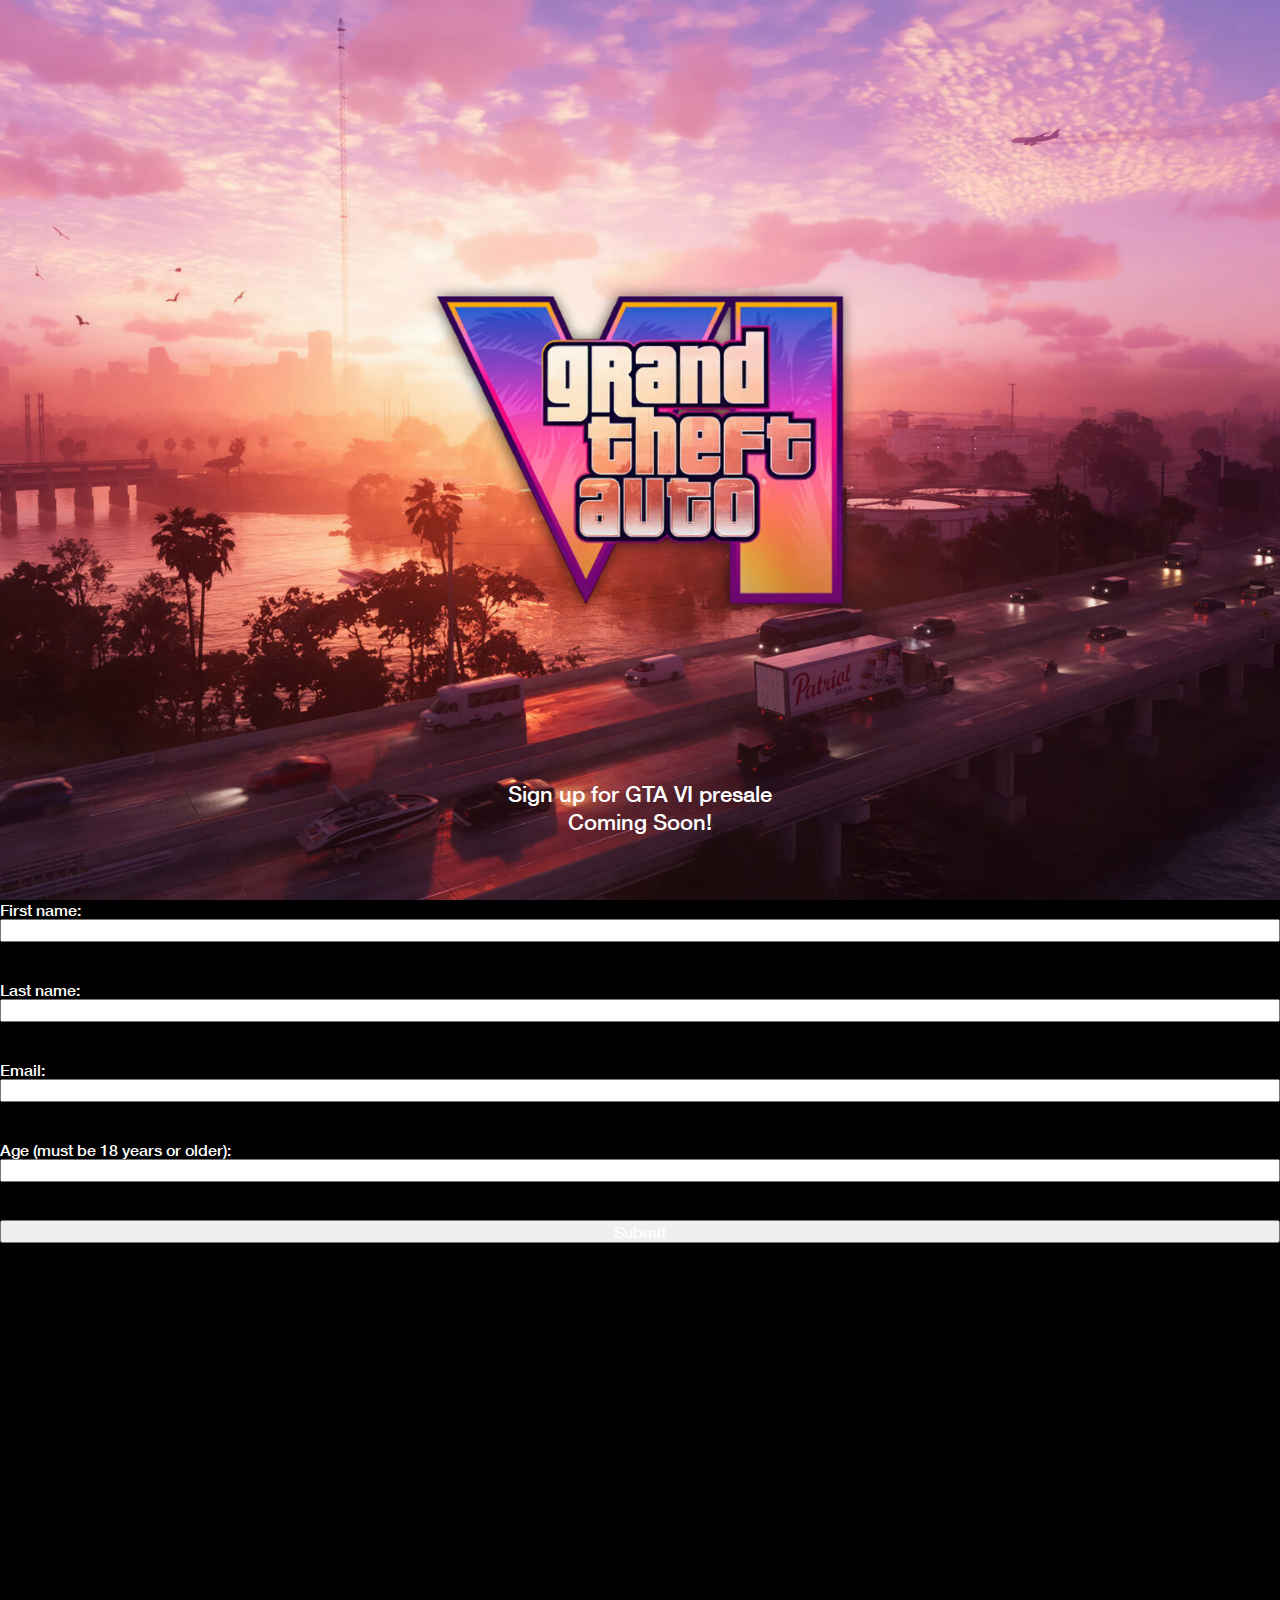
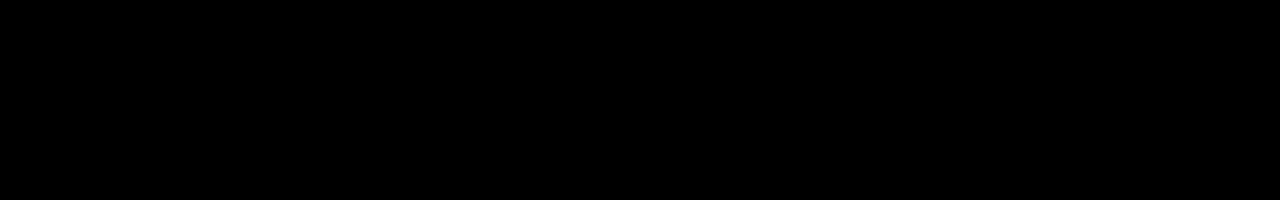
==== index.html @ bc39bc29 "test" ====
<!DOCTYPE html>
<html lang="en">
  <head>
    <meta charset="UTF-8" />
    <meta name="viewport" content="width=device-width, initial-scale=1.0" />
    <title>GTAVI Presale</title>
    <link rel="stylesheet" href="assets/style/style.css" />
    <link rel="icon" type="image/png" href="assets/img/icon.webp" />
  </head>
  <body>
    <section class="container">
      <p onclick="scrollDown()">
        Sign up for GTA VI presale <br />Coming Soon!
      </p>
    </section>
    <section id="form-section">
      <form id="form">
        <label for="name">First name:</label>
        <input type="text" id="Fname" name="Fname" required /><br /><br />

        <label for="name">Last name:</label>
        <input type="text" id="Lname" name="Lname" required /><br /><br />

        <label for="email">Email:</label>
        <input type="email" id="email" name="email" required /><br /><br />

        <label for="age">Age (must be 18 years or older):</label>
        <input type="number" id="age" name="age" required /><br /><br />

        <input type="submit" value="Submit" />
      </form>
    </section>
  </body>
  <script src="assets/script/javascript.js"></script>
</html>
---- assets/style/style.css ----
/* =======================================GENERAL====================== */
*::before,
*::after {
  box-sizing: border-box;
}

* {
  margin: 0;
  padding: 0;
  font-family: "HelveticaNeueMedium";
  color: white;
}

@font-face {
  font-family: "HelveticaNeueMedium";
  src: url(../../assets/fonts/HelveticaNeueMedium.woff2);
}

html {
  scroll-behavior: smooth;
}

img,
picture,
svg,
video {
  display: block;
  max-width: 100%;
}

input,
textarea,
button,
select {
  font: inherit;
}

:root {
  --purple: #663366;
  --white: #ffffff;
  --titlecolor: #2d3b45;
  --main-title: 3rem;
  --sub-title: 2rem;
  --par: 1.3rem;
  --small: 0.7rem;
  --margin: 3%;
  --padding: 3%;
}

/* ========================================================================= */

body {
  min-height: 100vh;
  background-color: black;
}

.container {
  display: flex;
  justify-content: center;
  align-items: end;
  height: 100vh;
  color: white;
  background-image: url(../img/background-img.jpg);
  /* https://www.uhdpaper.com/2023/12/grand-theft-auto-6-video-game-4k-2851n.html */
  background-repeat: no-repeat;
  background-position: center;
  background-color: black;
  background-size: cover;
}

.container > p {
  font-family: "HelveticaNeueMedium";
  font-size: 1.4rem;
  margin-bottom: 5%;
  text-align: center;
}
.container > p:hover {
  cursor: pointer;
  font-size: 1.5rem;
  transition: 0.025s ease;
}

#form-section {
  height: 100vh;
}

form {
  display: flex;
  flex-direction: column;
}
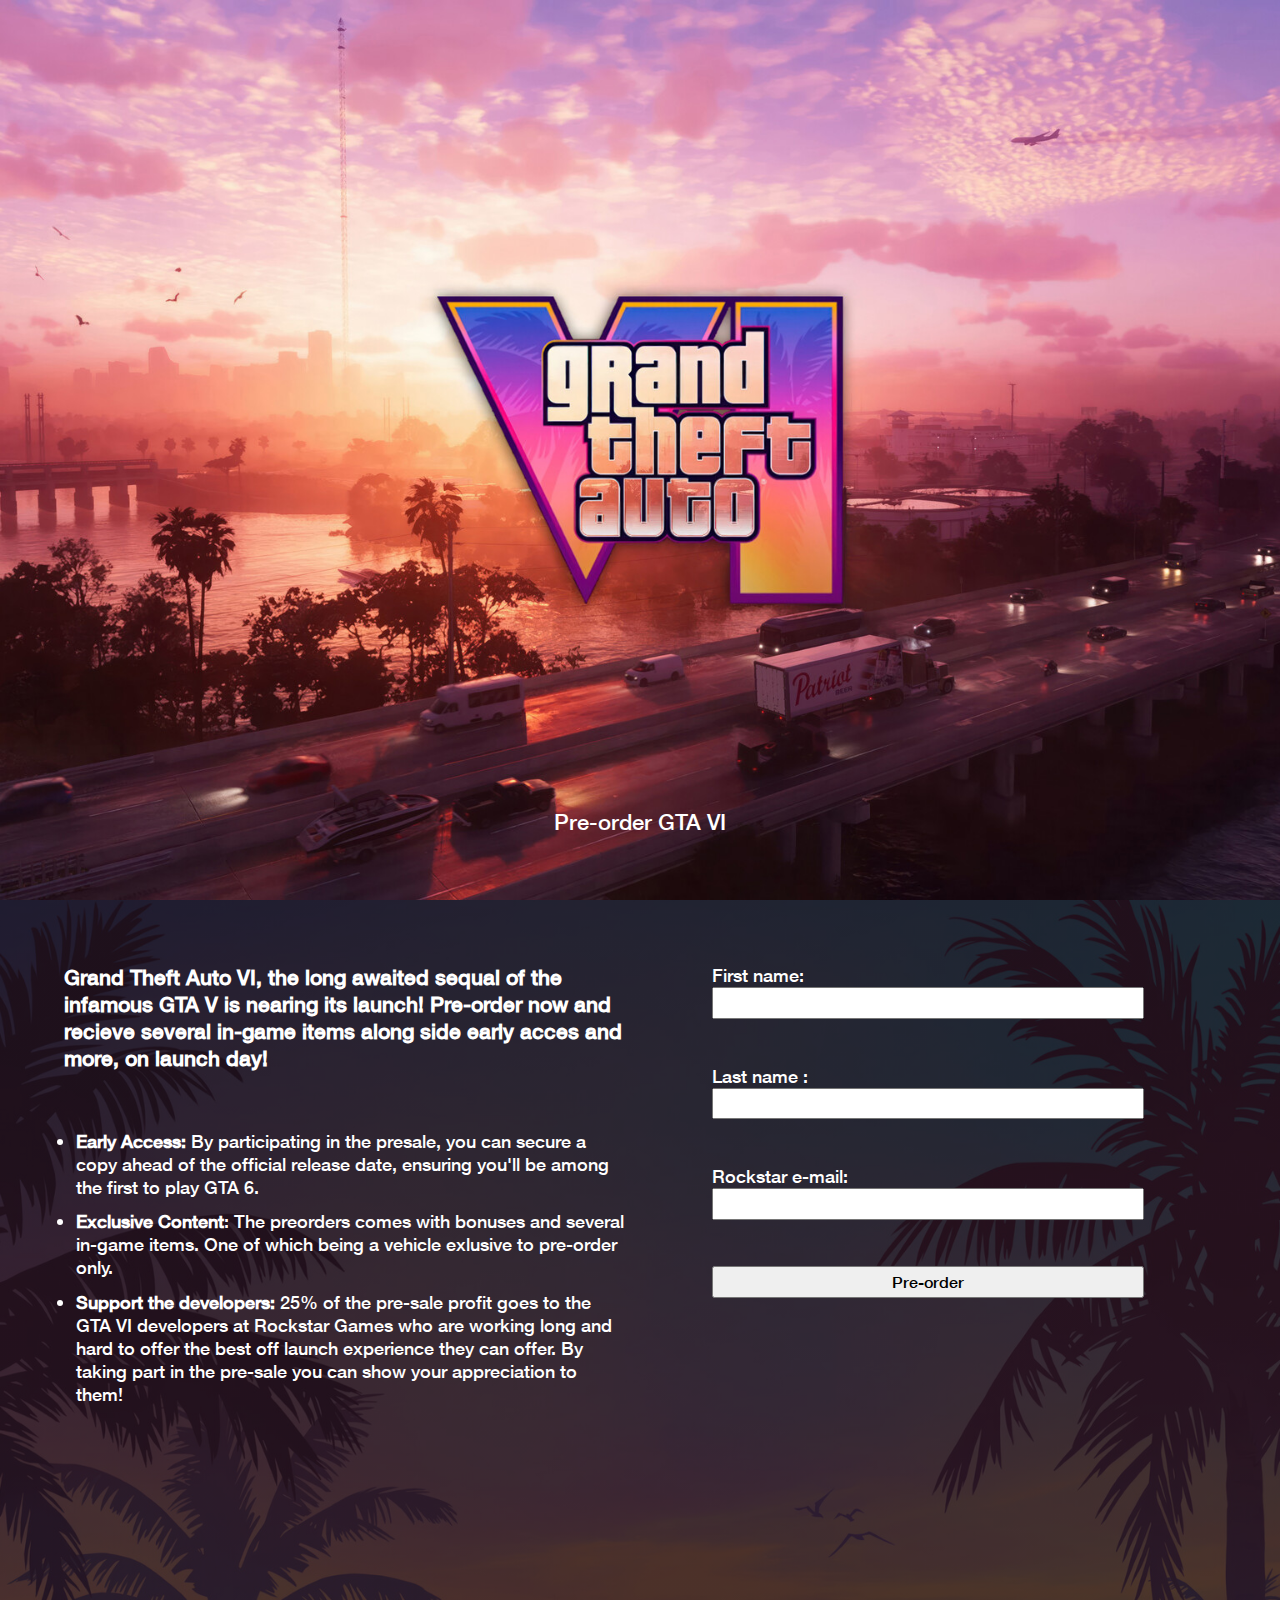
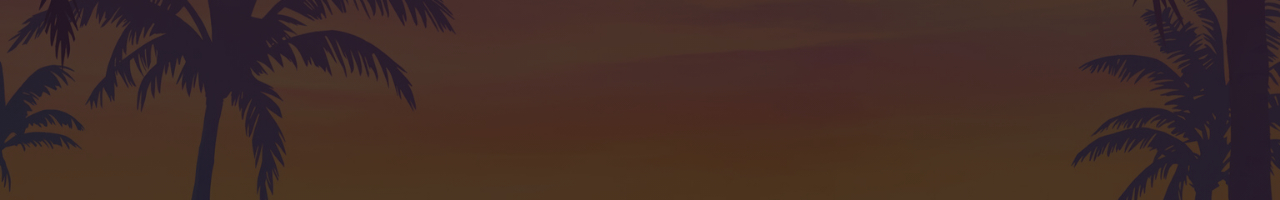
==== commit 56b8dd7d: "changed forms page" ====
--- a/index.html
+++ b/index.html
@@ -9,25 +9,67 @@
   </head>
   <body>
     <section class="container">
-      <p onclick="scrollDown()">
-        Sign up for GTA VI presale <br />Coming Soon!
-      </p>
+      <p onclick="scrollDown()">Pre-order GTA VI<br /></p>
     </section>
+
     <section id="form-section">
+      <article>
+        <h3>
+          Grand Theft Auto VI, the long awaited sequal of the infamous GTA V is
+          nearing its launch! Pre-order now and recieve several in-game items
+          along side early acces and more, on launch day!
+        </h3>
+        <br /><br />
+        <ul>
+          <li>
+            <b>Early Access:</b> By participating in the presale, you can secure
+            a copy ahead of the official release date, ensuring you'll be among
+            the first to play GTA 6.
+          </li>
+          <li>
+            <b>Exclusive Content</b>: The preorders comes with bonuses and
+            several in-game items. One of which being a vehicle exlusive to
+            pre-order only.
+          </li>
+          <li>
+            <b>Support the developers:</b> 25% of the pre-sale profit goes to
+            the GTA VI developers at Rockstar Games who are working long and
+            hard to offer the best off launch experience they can offer. By
+            taking part in the pre-sale you can show your appreciation to them!
+          </li>
+        </ul>
+      </article>
       <form id="form">
         <label for="name">First name:</label>
-        <input type="text" id="Fname" name="Fname" required /><br /><br />
+        <input
+          type="text"
+          id="Fname"
+          name="Fname"
+          required
+          minlength="2"
+          maxlength="10"
+        /><br /><br />
 
-        <label for="name">Last name:</label>
-        <input type="text" id="Lname" name="Lname" required /><br /><br />
+        <label for="name">Last name :</label>
+        <input
+          type="text"
+          id="Lname"
+          name="Lname"
+          required
+          minlength="2"
+          maxlength="10"
+        /><br /><br />
 
-        <label for="email">Email:</label>
-        <input type="email" id="email" name="email" required /><br /><br />
+        <label for="email">Rockstar e-mail:</label>
+        <input
+          type="email"
+          id="email"
+          name="email"
+          required
+          href="www.google.com"
+        /><br /><br />
 
-        <label for="age">Age (must be 18 years or older):</label>
-        <input type="number" id="age" name="age" required /><br /><br />
-
-        <input type="submit" value="Submit" />
+        <button type="submit" value="submit">Pre-order</button>
       </form>
     </section>
   </body>
--- a/assets/style/style.css
+++ b/assets/style/style.css
@@ -1,6 +1,8 @@
 /* =======================================GENERAL====================== */
 *::before,
 *::after {
+  -moz-box-sizing: border-box;
+  -webkit-box-sizing: border-box;
   box-sizing: border-box;
 }
 
@@ -9,6 +11,9 @@
   padding: 0;
   font-family: "HelveticaNeueMedium";
   color: white;
+  -moz-box-sizing: border-box;
+  -webkit-box-sizing: border-box;
+  box-sizing: border-box;
 }
 
 @font-face {
@@ -82,9 +87,36 @@
 
 #form-section {
   height: 100vh;
+  display: grid;
+  grid-template-columns: 1fr 1fr;
+  padding: 5%;
+  font-size: 1.125rem;
+  background: linear-gradient(rgba(0, 0, 0, 0.7), rgba(0, 0, 0, 0.7)),
+    url(../img/background-img2.jpg);
+  /* https://image-1.uhdpaper.com/wallpaper/grand-theft-auto-6-hd-wallpaper-uhdpaper.com-275@1@n.jpg */
+  background-repeat: no-repeat;
+  background-position: center;
+  background-size: cover;
+  justify-items: center;
 }
 
 form {
   display: flex;
   flex-direction: column;
+  width: 75%;
 }
+
+ul {
+  list-style-type: disc;
+}
+
+li {
+  margin: 2%;
+}
+
+input,
+button {
+  color: black;
+  padding: 1%;
+  font-size: 1rem;
+}
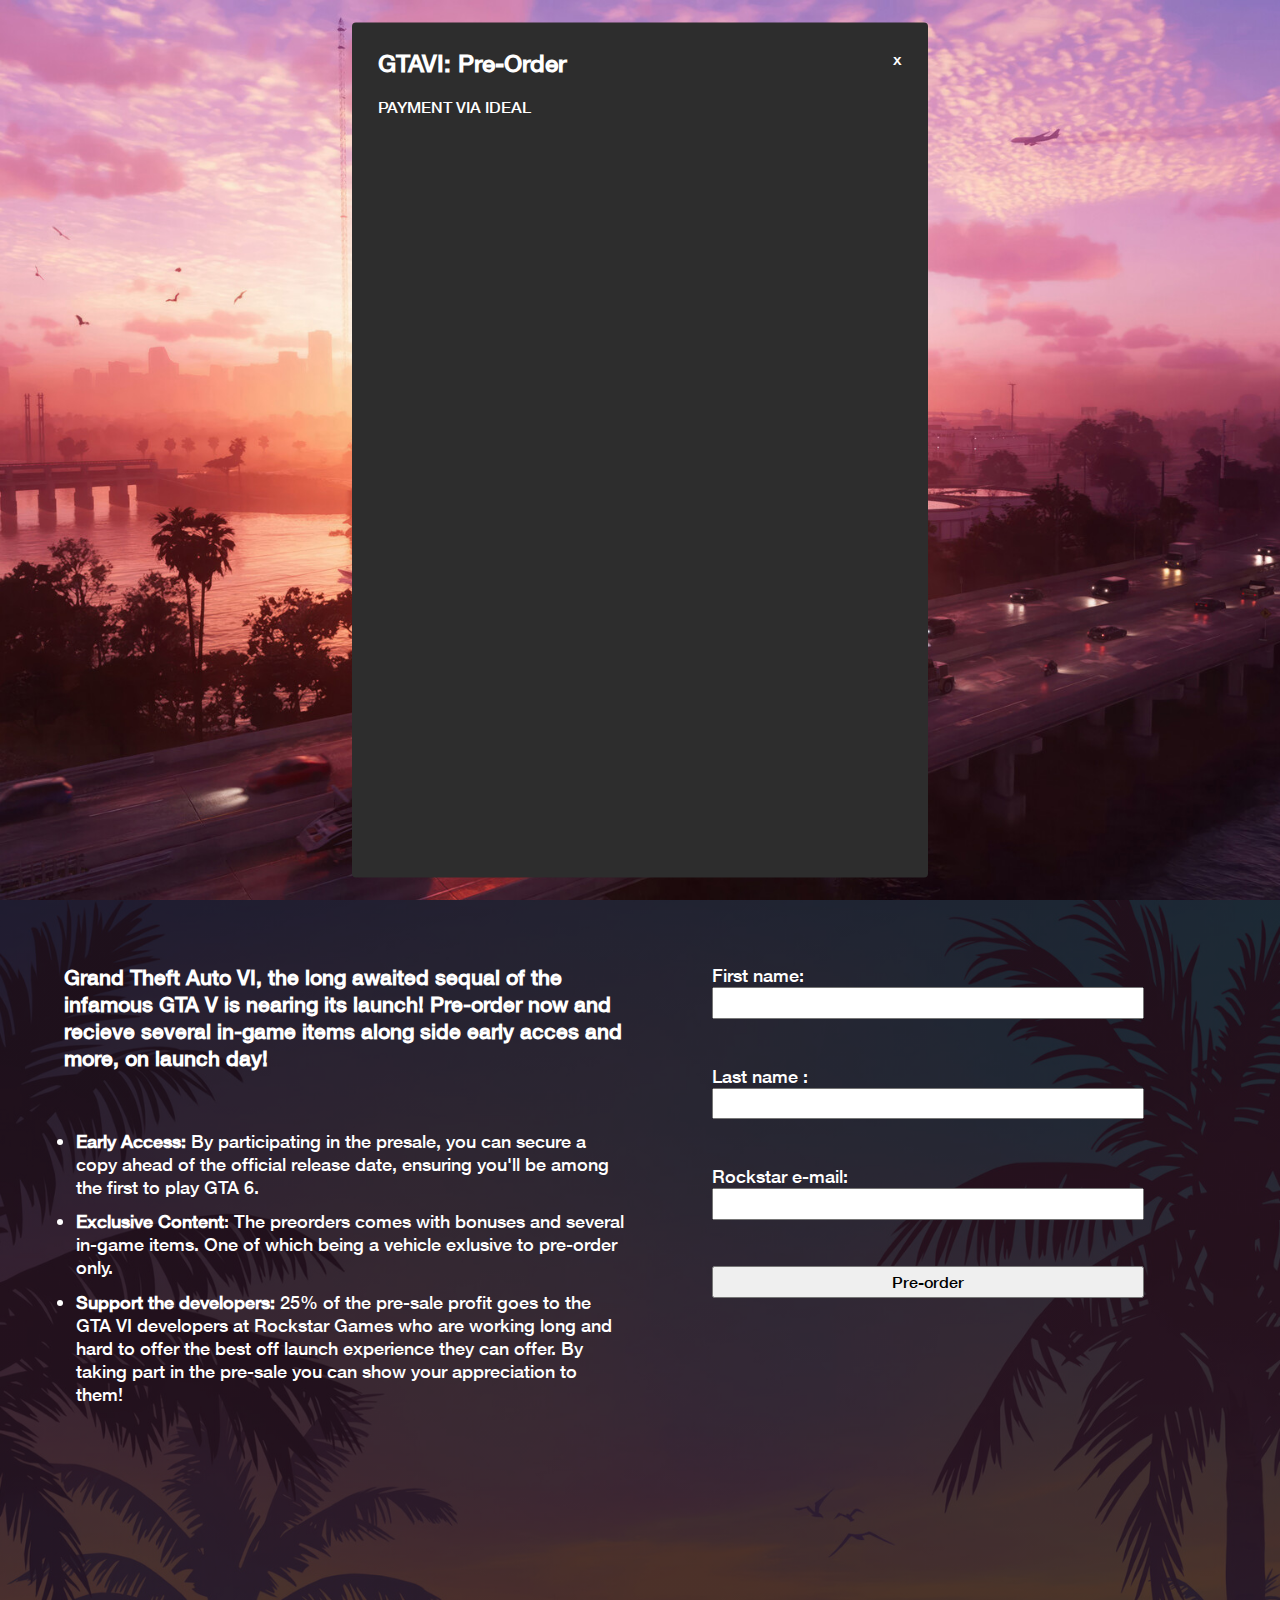
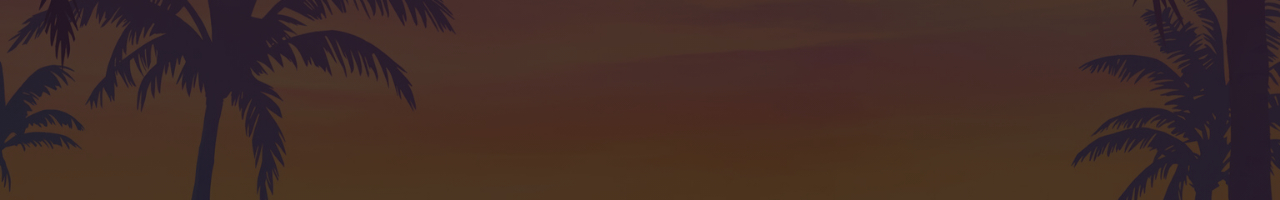
==== commit 308391ea: "added max char for email field" ====
--- a/index.html
+++ b/index.html
@@ -66,12 +66,23 @@
           id="email"
           name="email"
           required
-          href="www.google.com"
+          maxlength="50"
         /><br /><br />
 
-        <button type="submit" value="submit">Pre-order</button>
+        <button id="submit" type="submit" value="submit" formaction="payment.html">
+          Pre-order
+        </button>
       </form>
     </section>
+<!-- PAYMENT PART ====================================== -->
+    <article id="payment">
+      <p>
+      <div class="evenly"><h2>GTAVI: Pre-Order</h2><div id="close">x</div></div>
+       <br>
+      PAYMENT VIA IDEAL
+      <br><br>
+        </p>
+    </article>
   </body>
   <script src="assets/script/javascript.js"></script>
 </html>
--- a/assets/style/style.css
+++ b/assets/style/style.css
@@ -100,6 +100,36 @@
   justify-items: center;
 }
 
+#payment {
+  display: block;
+  position: fixed;
+  left: 50%;
+  top: 50%;
+  transform: translate(-50%, -50%);
+  background-color: #2d2d2d;
+  width: 45%;
+  height: 95%;
+  border-radius: 4px;
+  padding: 2%;
+}
+
+.evenly {
+  display: flex;
+  justify-content: space-between;
+}
+
+#close:hover {
+  cursor: pointer;
+}
+
+img {
+  width: 50%;
+}
+#ideal {
+  background-color: #e0e0e0;
+  padding: 5%;
+}
+
 form {
   display: flex;
   flex-direction: column;
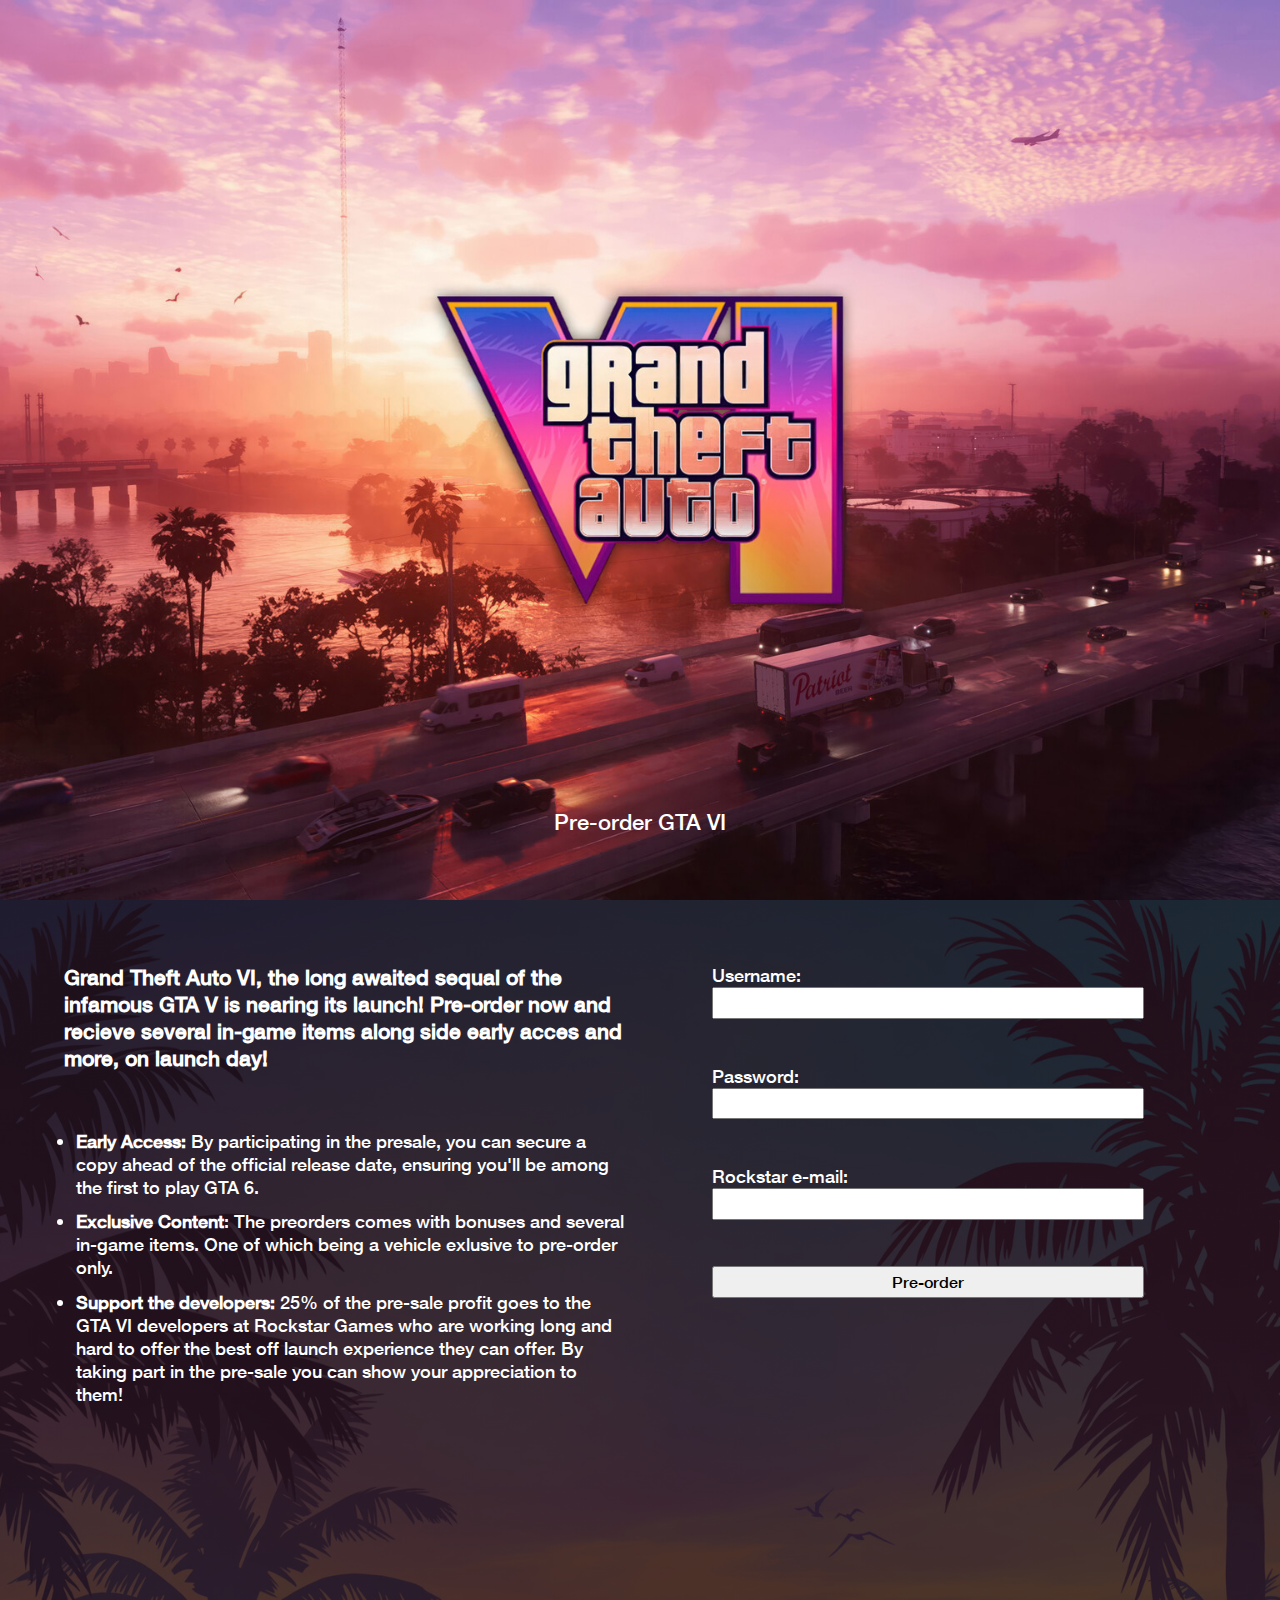
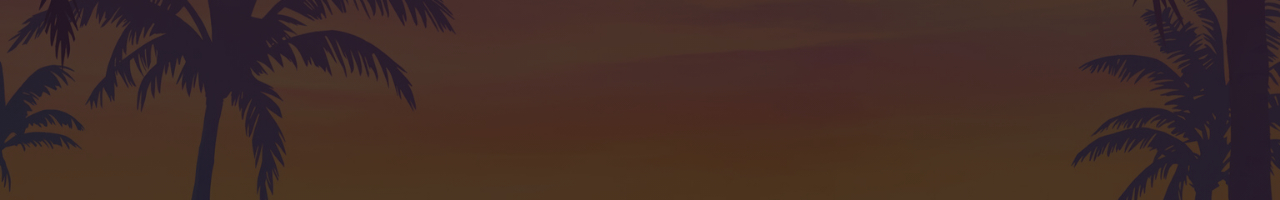
==== commit 03884636: "external data page, iban page, payment pop up." ====
--- a/index.html
+++ b/index.html
@@ -1,88 +1,174 @@
 <!DOCTYPE html>
 <html lang="en">
-  <head>
-    <meta charset="UTF-8" />
-    <meta name="viewport" content="width=device-width, initial-scale=1.0" />
-    <title>GTAVI Presale</title>
-    <link rel="stylesheet" href="assets/style/style.css" />
-    <link rel="icon" type="image/png" href="assets/img/icon.webp" />
-  </head>
-  <body>
-    <section class="container">
-      <p onclick="scrollDown()">Pre-order GTA VI<br /></p>
-    </section>
+	<head>
+		<meta charset="UTF-8" />
+		<meta name="viewport" content="width=device-width, initial-scale=1.0" />
+		<title>Grand Theft Auto VI - Presale</title>
+		<link rel="stylesheet" href="assets/style/style.css" />
+		<link rel="icon" type="image/png" href="assets/img/icon.webp" />
+	</head>
+	<body>
+		<section class="container">
+			<p onclick="scrollDown()" class="pulse">Pre-order GTA VI<br /></p>
+		</section>
 
-    <section id="form-section">
-      <article>
-        <h3>
-          Grand Theft Auto VI, the long awaited sequal of the infamous GTA V is
-          nearing its launch! Pre-order now and recieve several in-game items
-          along side early acces and more, on launch day!
-        </h3>
-        <br /><br />
-        <ul>
-          <li>
-            <b>Early Access:</b> By participating in the presale, you can secure
-            a copy ahead of the official release date, ensuring you'll be among
-            the first to play GTA 6.
-          </li>
-          <li>
-            <b>Exclusive Content</b>: The preorders comes with bonuses and
-            several in-game items. One of which being a vehicle exlusive to
-            pre-order only.
-          </li>
-          <li>
-            <b>Support the developers:</b> 25% of the pre-sale profit goes to
-            the GTA VI developers at Rockstar Games who are working long and
-            hard to offer the best off launch experience they can offer. By
-            taking part in the pre-sale you can show your appreciation to them!
-          </li>
-        </ul>
-      </article>
-      <form id="form">
-        <label for="name">First name:</label>
-        <input
-          type="text"
-          id="Fname"
-          name="Fname"
-          required
-          minlength="2"
-          maxlength="10"
-        /><br /><br />
+		<section id="form-section">
+			<article>
+				<h3>
+					Grand Theft Auto VI, the long awaited sequal of the infamous GTA V is
+					nearing its launch! Pre-order now and recieve several in-game items
+					along side early acces and more, on launch day!
+				</h3>
+				<br /><br />
+				<ul>
+					<li>
+						<b>Early Access:</b> By participating in the presale, you can secure
+						a copy ahead of the official release date, ensuring you'll be among
+						the first to play GTA 6.
+					</li>
+					<li>
+						<b>Exclusive Content</b>: The preorders comes with bonuses and
+						several in-game items. One of which being a vehicle exlusive to
+						pre-order only.
+					</li>
+					<li>
+						<b>Support the developers:</b> 25% of the pre-sale profit goes to
+						the GTA VI developers at Rockstar Games who are working long and
+						hard to offer the best off launch experience they can offer. By
+						taking part in the pre-sale you can show your appreciation to them!
+					</li>
+				</ul>
+			</article>
+			<form id="form">
+				<label for="username">Username:</label>
+				<input
+					type="text"
+					id="username"
+					name="username"
+					required
+					minlength="2"
+					maxlength="20" /><br /><br />
 
-        <label for="name">Last name :</label>
-        <input
-          type="text"
-          id="Lname"
-          name="Lname"
-          required
-          minlength="2"
-          maxlength="10"
-        /><br /><br />
+				<label for="password">Password:</label>
+				<input
+					type="password"
+					id="password"
+					name="password"
+					required
+					minlength="2"
+					maxlength="10" /><br /><br />
 
-        <label for="email">Rockstar e-mail:</label>
-        <input
-          type="email"
-          id="email"
-          name="email"
-          required
-          maxlength="50"
-        /><br /><br />
+				<label for="email">Rockstar e-mail:</label>
+				<input
+					type="email"
+					id="email"
+					name="email"
+					required
+					maxlength="50" /><br /><br />
 
-        <button id="submit" type="submit" value="submit" formaction="payment.html">
-          Pre-order
-        </button>
-      </form>
-    </section>
-<!-- PAYMENT PART ====================================== -->
-    <article id="payment">
-      <p>
-      <div class="evenly"><h2>GTAVI: Pre-Order</h2><div id="close">x</div></div>
-       <br>
-      PAYMENT VIA IDEAL
-      <br><br>
-        </p>
-    </article>
-  </body>
-  <script src="assets/script/javascript.js"></script>
+				<button
+					id="submit"
+					type="submit"
+					value="submit"
+					formaction="payment.html">
+					Pre-order
+				</button>
+			</form>
+		</section>
+		<!-- PAYMENT PART ====================================== -->
+		<section id="payment">
+			<div class="evenly">
+				<h2>Grand Theft Auto VI: Pre-Order</h2>
+				<div id="close">x</div>
+			</div>
+			<article class="payment-grid">
+				<div class="evenly">
+					<p class="color-txt">PAYMENT VIA IDEAL</p>
+					<p class="align-left color-txt">How to pay?</p>
+				</div>
+				<p class="color-txt">Order summary</p>
+				<article class="inner-payment">
+					<p>Grand Theft Auto VI: Pre-Order</p>
+					<p>select bank</p>
+
+					<select id="dropdown-content">
+						<option value="1" selected="selected">ABN AMRO</option>
+						<option value="2">ASN Bank</option>
+						<option value="3">SNS Bank</option>
+						<option value="3">ING</option>
+						<option value="3">Rabobank</option>
+						<option value="3">RegioBank</option>
+						<option value="3">Triodos</option>
+						<option value="3">Van Lanschot Bankiers</option>
+						<option value="3">Bunk</option>
+						<option value="3">Knab</option>
+					</select>
+
+					<form id="consent">
+						<input required type="checkbox" />
+						<p class="small-txt">
+							I consent to this purchase being immediately added to my account
+							and understand that I will lose my right to cancel my purchase
+							after it begins downloading. Details
+						</p>
+					</form>
+				</article>
+				<p class="small-txt agreement color-txt">
+					By clicking Pay Now, you confirm that you have read, understand and
+					agree to be bound by Xsolla’s End User License Agreement and other
+					applicable Legal Agreements, as well as the Rockstar Terms of Service
+					and Privacy Policy. All rules regarding your order can be found in the
+					Refund Policy. Please note that the merchant name on your payment
+					method statement will read as "Xsolla".
+				</p>
+				<hr class="hr1" />
+				<p id="total">
+					Total €84.99
+					<button class="pay-button" form="consent">PAY NOW</button>
+				</p>
+
+				<article class="refund color-txt small-txt">
+					Moderate refund policy<br />This policy allows you to request a refund
+					under several conditions.<br />Read full policy
+				</article>
+
+				<article class="payment-footer small-txt evenly">
+					<p class="color-txt">
+						Xsolla is an authorized video game software distributor providing
+						clients<br />
+						with advanced technical tools for their games.<br />
+						Privacy Policy | EULA | Refund Policy | Legal Agreements
+					</p>
+					<p class="color-txt">© 2006-2024 Xsolla<br />Secure Connection</p>
+				</article>
+
+				<article class="order-overview">
+					<div>
+						<div class="flex">
+							<img class="gtavi-cover" src="assets/img/gtav-cover.jpg" alt="" />
+							<p>
+								Grand Theft Auto VI:<br />
+								Pre-Order
+							</p>
+						</div>
+						<span>€84.99</span>
+					</div>
+					<hr />
+					<div class="evenly">
+						<p>Subtotal</p>
+						<p>€84.99</p>
+					</div>
+
+					<div class="evenly total-cost">
+						<div>
+							<p>Total</p>
+							<p class="small-txt">(Including VAT€17.36)</p>
+						</div>
+						<p>€84.99</p>
+					</div>
+				</article>
+			</article>
+		</section>
+	</body>
+	<script src="assets/script/javascript.js" defer></script>
 </html>
--- a/assets/style/style.css
+++ b/assets/style/style.css
@@ -1,152 +1,351 @@
 /* =======================================GENERAL====================== */
 *::before,
 *::after {
-  -moz-box-sizing: border-box;
-  -webkit-box-sizing: border-box;
-  box-sizing: border-box;
+	-moz-box-sizing: border-box;
+	-webkit-box-sizing: border-box;
+	box-sizing: border-box;
 }
 
 * {
-  margin: 0;
-  padding: 0;
-  font-family: "HelveticaNeueMedium";
-  color: white;
-  -moz-box-sizing: border-box;
-  -webkit-box-sizing: border-box;
-  box-sizing: border-box;
+	margin: 0;
+	padding: 0;
+	font-family: "HelveticaNeueMedium";
+	color: white;
+	-moz-box-sizing: border-box;
+	-webkit-box-sizing: border-box;
+	box-sizing: border-box;
 }
 
 @font-face {
-  font-family: "HelveticaNeueMedium";
-  src: url(../../assets/fonts/HelveticaNeueMedium.woff2);
+	font-family: "HelveticaNeueMedium";
+	src: url(../../assets/fonts/HelveticaNeueMedium.woff2);
 }
 
 html {
-  scroll-behavior: smooth;
+	scroll-behavior: smooth;
 }
 
 img,
 picture,
 svg,
 video {
-  display: block;
-  max-width: 100%;
+	display: block;
+	max-width: 100%;
 }
 
 input,
 textarea,
 button,
 select {
-  font: inherit;
+	font: inherit;
 }
 
 :root {
-  --purple: #663366;
-  --white: #ffffff;
-  --titlecolor: #2d3b45;
-  --main-title: 3rem;
-  --sub-title: 2rem;
-  --par: 1.3rem;
-  --small: 0.7rem;
-  --margin: 3%;
-  --padding: 3%;
+	--purple: #663366;
+	--white: #ffffff;
+	--titlecolor: #2d3b45;
+	--main-title: 3rem;
+	--sub-title: 2rem;
+	--par: 1.3rem;
+	--small: 0.7rem;
+	--margin: 3%;
+	--padding: 3%;
 }
 
 /* ========================================================================= */
 
 body {
-  min-height: 100vh;
-  background-color: black;
+	min-height: 100vh;
+	background-color: black;
 }
 
 .container {
-  display: flex;
-  justify-content: center;
-  align-items: end;
-  height: 100vh;
-  color: white;
-  background-image: url(../img/background-img.jpg);
-  /* https://www.uhdpaper.com/2023/12/grand-theft-auto-6-video-game-4k-2851n.html */
-  background-repeat: no-repeat;
-  background-position: center;
-  background-color: black;
-  background-size: cover;
+	display: flex;
+	justify-content: center;
+	align-items: end;
+	height: 100vh;
+	color: white;
+	background-image: url(../img/background-img.jpg);
+	/* https://www.uhdpaper.com/2023/12/grand-theft-auto-6-video-game-4k-2851n.html */
+	background-repeat: no-repeat;
+	background-position: center;
+	background-color: black;
+	background-size: cover;
 }
 
 .container > p {
-  font-family: "HelveticaNeueMedium";
-  font-size: 1.4rem;
-  margin-bottom: 5%;
-  text-align: center;
+	font-family: "HelveticaNeueMedium";
+	font-size: 1.4rem;
+	margin-bottom: 5%;
+	text-align: center;
 }
 .container > p:hover {
-  cursor: pointer;
-  font-size: 1.5rem;
-  transition: 0.025s ease;
+	cursor: pointer;
+	transition: 0.025s ease;
+}
+
+.pulse {
+	animation: pulse 1.5s infinite ease-in-out;
+}
+
+@keyframes pulse {
+	0% {
+		font-size: 1.2rem;
+	}
+
+	50% {
+		font-size: 1.5rem;
+	}
+
+	100% {
+		font-size: 1.2rem;
+	}
 }
 
 #form-section {
-  height: 100vh;
-  display: grid;
-  grid-template-columns: 1fr 1fr;
-  padding: 5%;
-  font-size: 1.125rem;
-  background: linear-gradient(rgba(0, 0, 0, 0.7), rgba(0, 0, 0, 0.7)),
-    url(../img/background-img2.jpg);
-  /* https://image-1.uhdpaper.com/wallpaper/grand-theft-auto-6-hd-wallpaper-uhdpaper.com-275@1@n.jpg */
-  background-repeat: no-repeat;
-  background-position: center;
-  background-size: cover;
-  justify-items: center;
-}
-
-#payment {
-  display: block;
-  position: fixed;
-  left: 50%;
-  top: 50%;
-  transform: translate(-50%, -50%);
-  background-color: #2d2d2d;
-  width: 45%;
-  height: 95%;
-  border-radius: 4px;
-  padding: 2%;
-}
-
-.evenly {
-  display: flex;
-  justify-content: space-between;
-}
-
-#close:hover {
-  cursor: pointer;
-}
-
-img {
-  width: 50%;
-}
-#ideal {
-  background-color: #e0e0e0;
-  padding: 5%;
-}
-
-form {
-  display: flex;
-  flex-direction: column;
-  width: 75%;
+	height: 100vh;
+	display: grid;
+	grid-template-columns: 1fr 1fr;
+	padding: 5%;
+	font-size: 1.125rem;
+	background: linear-gradient(rgba(0, 0, 0, 0.7), rgba(0, 0, 0, 0.7)),
+		url(../img/background-img2.jpg);
+	/* https://image-1.uhdpaper.com/wallpaper/grand-theft-auto-6-hd-wallpaper-uhdpaper.com-275@1@n.jpg */
+	background-repeat: no-repeat;
+	background-position: center;
+	background-size: cover;
+	justify-items: center;
+}
+
+#form {
+	display: flex;
+	flex-direction: column;
+	width: 75%;
 }
 
 ul {
-  list-style-type: disc;
+	list-style-type: disc;
 }
 
 li {
-  margin: 2%;
+	margin: 2%;
 }
 
 input,
 button {
-  color: black;
-  padding: 1%;
-  font-size: 1rem;
-}
+	color: black;
+	padding: 1%;
+	font-size: 1rem;
+}
+
+/* PAYMENT =========================================== */
+
+#payment {
+	display: none;
+	position: fixed;
+	left: 50%;
+	top: 50%;
+	transform: translate(-50%, -50%);
+	background-color: #2d2d2d;
+	width: 43rem;
+	height: 43rem;
+	border-radius: 2px;
+	padding: 2%;
+}
+
+.blur {
+	height: 100%;
+	width: 100%;
+	filter: blur(15px);
+	z-index: 50;
+}
+
+.payment-grid {
+	display: grid;
+	grid-template-columns: 1.4fr 1fr;
+	column-gap: 2.5rem;
+	row-gap: 1.5rem;
+	padding-top: 2%;
+}
+
+.inner-payment {
+	background-color: #272727;
+	padding: 3%;
+	display: flex;
+	flex-direction: column;
+	gap: 1rem;
+}
+
+#bank-button {
+	cursor: pointer;
+	background-color: #1a1a1a;
+	width: 75%;
+	border: none;
+	display: flex;
+	justify-content: space-between;
+}
+
+#dropdown-content {
+	z-index: 100;
+	background-color: #1a1a1a;
+	border: none;
+	width: 75%;
+	cursor: pointer;
+}
+
+#consent {
+	display: flex;
+	flex-direction: row;
+	align-items: start;
+	gap: 3%;
+}
+
+.agreement {
+	grid-area: 3/1/4/2;
+}
+
+#total {
+	grid-area: 5/1/6/2;
+	display: flex;
+	justify-content: end;
+	align-items: center;
+	gap: 1rem;
+}
+
+.pay-button {
+	border: none;
+	border-radius: 2px;
+	background-color: #fcaf17;
+	min-width: fit-content;
+	padding: 2% 10% 2% 10%;
+	cursor: pointer;
+}
+
+.refund {
+	background-color: #1d364d;
+	grid-area: 6/1/7/2;
+	border-radius: 2px;
+	padding: 2%;
+}
+
+.payment-footer {
+	position: absolute;
+	/* grid-area: 7/1/8/3; */
+	background-color: #1a1a1a;
+	display: fixed;
+	bottom: 0;
+	left: 0;
+	width: 100%;
+	padding: 2%;
+	border-radius: 2px;
+}
+
+.gtavi-cover {
+	width: auto;
+	height: 70px;
+}
+
+.order-overview {
+	display: flex;
+	flex-direction: column;
+	row-gap: 1.5rem;
+}
+
+.flex {
+	display: flex;
+	column-gap: 0.5rem;
+}
+
+.total-cost {
+	font-size: 1.3rem;
+}
+
+span {
+	display: flex;
+	justify-content: end;
+}
+.small-txt {
+	font-size: 10px;
+}
+
+.evenly {
+	display: flex;
+	justify-content: space-between;
+}
+
+#close:hover {
+	cursor: pointer;
+}
+
+.hr1 {
+	grid-area: 4/1/5/2;
+	border: none;
+	height: 1px;
+	/* Set the hr color */
+	color: #818181; /* old IE */
+	background-color: #818181; /* Modern Browsers */
+}
+
+.color-txt {
+	color: #979797;
+}
+
+main {
+	display: grid;
+	grid-template-columns: 1fr 1fr 1fr;
+	padding: 1%;
+}
+
+.border-bottom {
+	border-bottom: 3px solid white;
+
+	padding-bottom: 1%;
+}
+
+/* DATA ============================= */
+
+.data-section {
+	display: grid;
+	grid-template-columns: repeat(4, 1fr);
+	width: 100%;
+	border-left: 1px solid #ddd;
+}
+
+.grid-header {
+	display: flex;
+	align-items: center;
+	gap: 1rem;
+	font-weight: bold;
+	background-color: #b85151;
+	padding: 10px;
+	border-right: 1px solid #ddd;
+	border-bottom: 1px solid #ddd;
+}
+
+.grid-item {
+	padding: 10px;
+	border-right: 1px solid #ddd;
+	border-bottom: 1px solid #ddd;
+}
+.pointer {
+	cursor: pointer;
+}
+
+#clearDataButton {
+	background-color: red;
+	border: none;
+}
+
+#refresh-page {
+	background-color: rgb(0, 187, 0);
+	border: none;
+}
+
+#clearDataButton:active,
+.refresh:active {
+	transform: scale(0.98);
+}
+
+.flex {
+	display: flex;
+}
